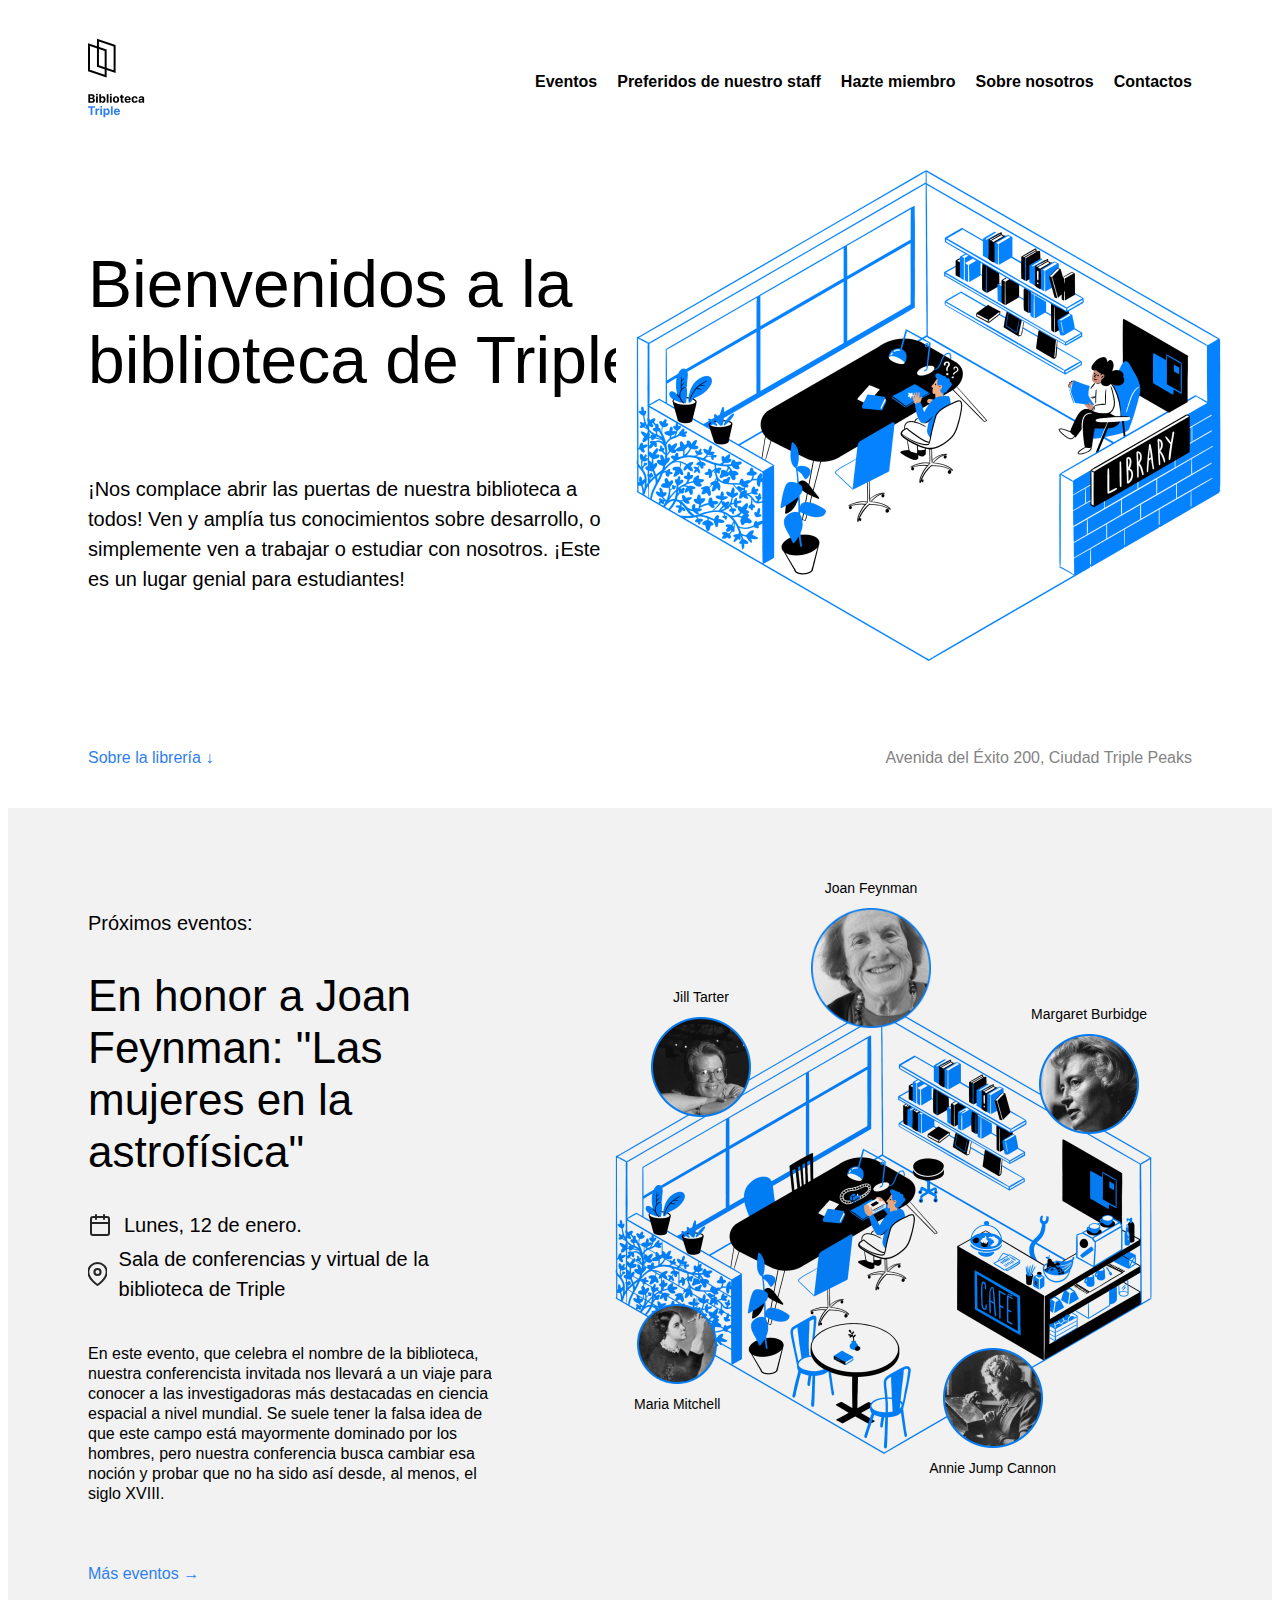
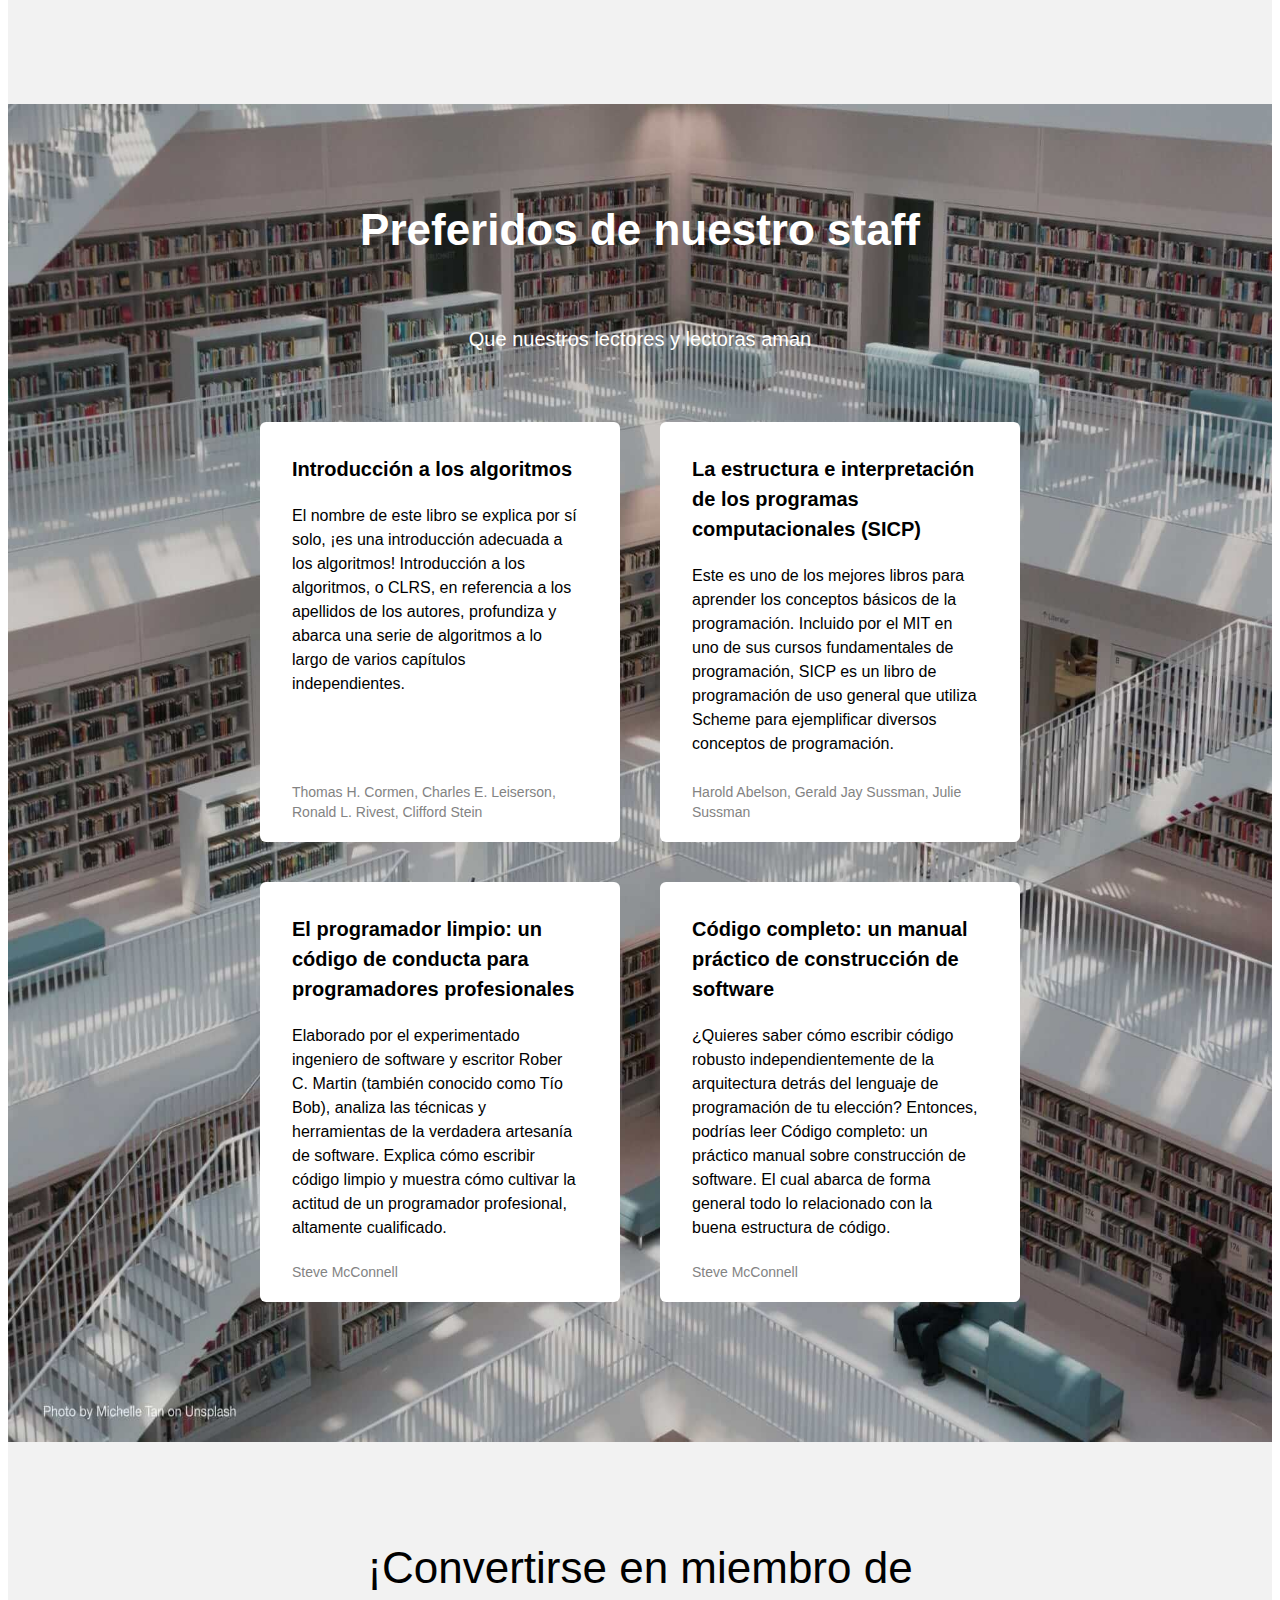
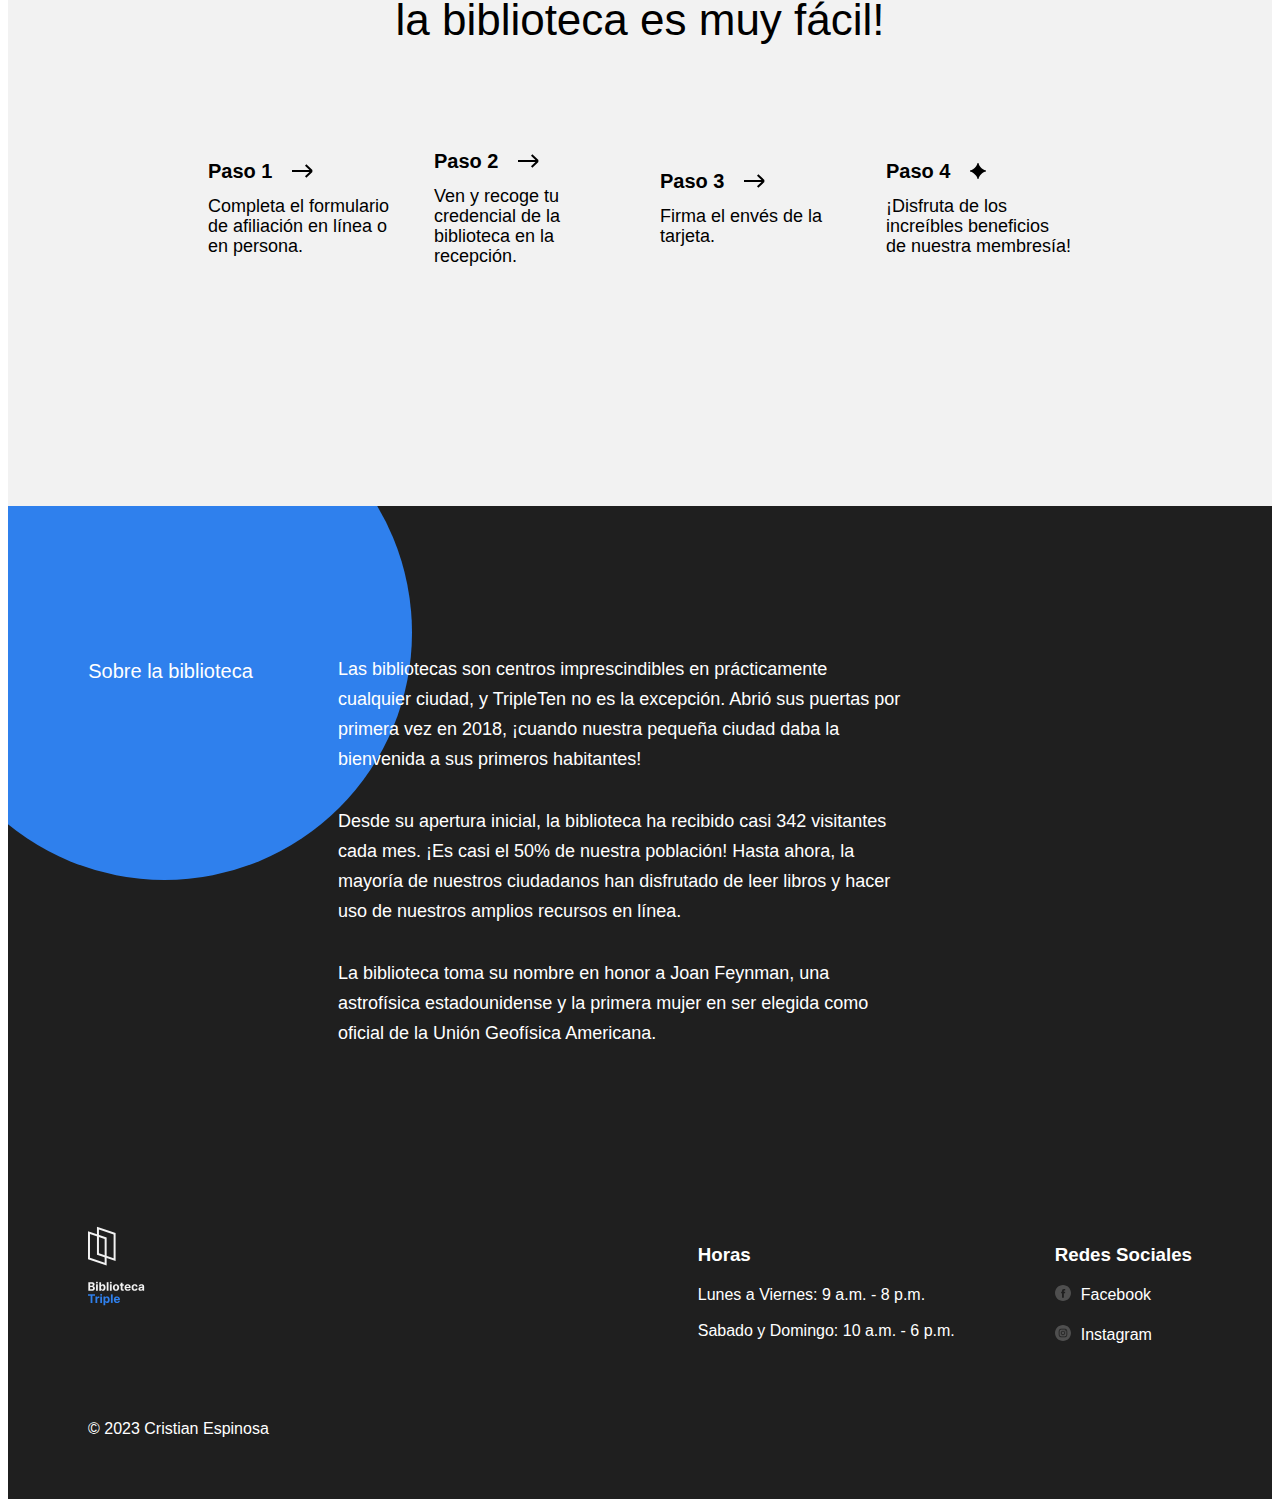
==== project_sprint2/index.html @ 5e8d0d77 "etapa1 sprint3" ====
<!DOCTYPE html>
<html lang="en">
  <head>
    <meta charset="UTF-8" />
    <meta name="viewport" content="width=device-width, initial-scale=1.0" />
    <title>Biblioteca Triple</title>
    <link rel="shortcut icon" href="favicon.ico" />
    <link rel="stylesheet" href="./styles/normalize.css" />
    <link rel="stylesheet" href="./styles/style.css" />
  </head>

  <body>
    <!-- Envuelve todo el contenido de la página en un nuevo div con la clase page Recuerde agregar la etiqueta de cierre -->
    <div class="page">
      <header class="header">
        <nav class="nav">
          <img
            src="./images/logo.svg"
            alt="Triple Peaks Library Logo"
            class="nav__logo"
          />
          <!-- Se supone que poner enlaces de navegación en una lista es la mejor práctica para escribir el código semántico, ya que permite a los lectores de pantalla hacer una pausa entre cada enlace en lugar de leer todos los enlaces como una oración. -->
          <ul class="nav__links">
            <li>
              <a href="#eventos" class="nav__link">Eventos</a>
            </li>
            <li>
              <a href="#staff-favoritos" class="nav__link"
                >Preferidos de nuestro staff</a
              >
            </li>
            <li>
              <a href="#hazte-miembro" class="nav__link">Hazte miembro</a>
            </li>
            <li>
              <a href="#sobre-nosotros" class="nav__link">Sobre nosotros</a>
            </li>
            <li>
              <a href="#contactos" class="nav__link">Contactos</a>
            </li>
          </ul>
        </nav>

        <h1 class="header__title">Bienvenidos a la biblioteca de Triple</h1>
        <p class="header__description">
          ¡Nos complace abrir las puertas de nuestra biblioteca a todos! Ven y
          amplía tus conocimientos sobre desarrollo, o simplemente ven a
          trabajar o estudiar con nosotros. ¡Este es un lugar genial para
          estudiantes!
        </p>

        <!-- ----------------------------------------------------------------- -->
        <!--    No descomentar hasta la etapa 2 del proyecto.        -->
        <!-- ----------------------------------------------------------------- -->
        <img
          src="./images/inside_the_library.png"
          alt="Illustration 'Inside the library'"
          class="header__image"
        />

        <div class="header__footer">
          <a href="#sobre-nosotros" class="header__link"
            >Sobre la librería &darr;</a
          >
          <p class="header__address">
            Avenida del Éxito 200, Ciudad Triple Peaks
          </p>
        </div>
      </header>
      <main class="content">
        <section id="eventos" class="events">
          <!-- --------------------------------------------------------------- -->
          <!--    No descomentar hasta la etapa 2 del proyecto.      -->
          <!-- --------------------------------------------------------------- -->
          <div class="events__content">
            <h2 class="events__heading">Próximos eventos:</h2>
            <h3 class="events__title">
              En honor a Joan Feynman: "Las mujeres en la astrofísica"
            </h3>
            <div class="event-info events__info-section">
              <div class="event-info__item">
                <div
                  class="event-info__icon event-info__icon_type_calendar"
                ></div>
                <p class="event-info__text">Lunes, 12 de enero.</p>
              </div>
              <div class="event-info__item">
                <div class="event-info__icon event-info__icon_type_pin"></div>
                <p class="event-info__text">
                  Sala de conferencias y virtual de la biblioteca de Triple
                </p>
              </div>
            </div>
            <p class="events__description">
              En este evento, que celebra el nombre de la biblioteca, nuestra
              conferencista invitada nos llevará a un viaje para conocer a las
              investigadoras más destacadas en ciencia espacial a nivel mundial.
              Se suele tener la falsa idea de que este campo está mayormente
              dominado por los hombres, pero nuestra conferencia busca cambiar
              esa noción y probar que no ha sido así desde, al menos, el siglo
              XVIII.
            </p>
            <a href="#" class="events__more">Más eventos &rarr;</a>
          </div>

          <!-- Empieza a crear la composición aquí. -->
          <div class="events__cover">
            <img
              src="images/cafe.png"
              alt="image inside_the_library"
              class="events__image"
            />

            <div class="person person_name_feynman">
              <p class="person__caption">Joan Feynman</p>
              <img
                src="images/person_feynman.png"
                alt="image feynman"
                class="person__image person__image_size_l"
              />
            </div>

            <div class="person person_name_burbidge">
              <p class="person__caption">Margaret Burbidge</p>
              <img
                src="images/person_burbidge.png"
                alt="image burbidge"
                class="person__image person__image_size_m"
              />
            </div>

            <div class="person person_name_cannon">
              <img
                src="images/person_cannon.png"
                alt="image cannon"
                class="person__image person__image_size_m"
              />
              <p class="person__caption">Annie Jump Cannon</p>
            </div>

            <div class="person person_name_tarter">
              <p class="person__caption">Jill Tarter</p>
              <img
                src="images/person_tarter.png"
                alt="image tarter"
                class="person__image person__image_size_m"
              />
            </div>

            <div class="person person_name_mitchell">
              <img
                src="images/person_mitchell.png"
                alt="image mitchell"
                class="person__image person__image_size_s"
              />
              <p class="person__caption">Maria Mitchell</p>
            </div>
          </div>
        </section>

        <section id="staff-favoritos" class="staff">
          <!-- --------------------------------------------------------------- -->
          <!--   No descomentar hasta la etapa final del proyecto.         -->
          <!-- --------------------------------------------------------------- -->
          <h2 class="staff__title">Preferidos de nuestro staff</h2>
          <p class="staff__subtitle">Que nuestros lectores y lectoras aman</p>
          <ul class="staff__cards">
            <li class="card">
              <div class="card__content">
                <h3 class="card__title">Introducción a los algoritmos</h3>
                <p class="card__text">
                  El nombre de este libro se explica por sí solo, ¡es una
                  introducción adecuada a los algoritmos! Introducción a los
                  algoritmos, o CLRS, en referencia a los apellidos de los
                  autores, profundiza y abarca una serie de algoritmos a lo
                  largo de varios capítulos independientes.
                </p>
                <p class="card__footer">
                  Thomas H. Cormen, Charles E. Leiserson, Ronald L. Rivest,
                  Clifford Stein
                </p>
              </div>
            </li>

            <li class="card">
              <div class="card__content">
                <h3 class="card__title">
                  La estructura e interpretación de los programas
                  computacionales (SICP)
                </h3>
                <p class="card__text">
                  Este es uno de los mejores libros para aprender los conceptos
                  básicos de la programación. Incluido por el MIT en uno de sus
                  cursos fundamentales de programación, SICP es un libro de
                  programación de uso general que utiliza Scheme para
                  ejemplificar diversos conceptos de programación.
                </p>
                <p class="card__footer">
                  Harold Abelson, Gerald Jay Sussman, Julie Sussman
                </p>
              </div>
            </li>

            <li class="card">
              <div class="card__content">
                <h3 class="card__title">
                  El programador limpio: un código de conducta para
                  programadores profesionales
                </h3>
                <p class="card__text">
                  Elaborado por el experimentado ingeniero de software y
                  escritor Rober C. Martin (también conocido como Tío Bob),
                  analiza las técnicas y herramientas de la verdadera artesanía
                  de software. Explica cómo escribir código limpio y muestra
                  cómo cultivar la actitud de un programador profesional,
                  altamente cualificado.
                </p>
                <p class="card__footer">Steve McConnell</p>
              </div>
            </li>

            <li class="card">
              <div class="card__content">
                <h3 class="card__title">
                  Código completo: un manual práctico de construcción de
                  software
                </h3>
                <p class="card__text">
                  ¿Quieres saber cómo escribir código robusto independientemente
                  de la arquitectura detrás del lenguaje de programación de tu
                  elección? Entonces, podrías leer Código completo: un práctico
                  manual sobre construcción de software. El cual abarca de forma
                  general todo lo relacionado con la buena estructura de código.
                </p>
                <p class="card__footer">Steve McConnell</p>
              </div>
            </li>
          </ul>
        </section>

        <section id="hazte-miembro" class="membership">
          <!-- --------------------------------------------------------------- -->
          <!--   No descomentar hasta la etapa final del proyecto.         -->
          <!-- --------------------------------------------------------------- -->
          <h2 class="membership__title">
            ¡Convertirse en miembro de la biblioteca es muy fácil!
          </h2>
          <ul class="membership__steps">
            <li class="step">
              <h3 class="step__title">
                Paso 1
                <img
                  src="./images/icon_step_forward.svg"
                  alt="icon forward"
                  class="step__icon"
                />
              </h3>
              <p class="step__description">
                Completa el formulario de afiliación en línea o en persona.
              </p>
            </li>
            <li class="step">
              <h3 class="step__title">
                Paso 2
                <img
                  src="./images/icon_step_forward.svg"
                  alt="icon forward"
                  class="step__icon"
                />
              </h3>
              <p class="step__description">
                Ven y recoge tu credencial de la biblioteca en la recepción.
              </p>
            </li>
            <li class="step">
              <h3 class="step__title">
                Paso 3
                <img
                  src="./images/icon_step_forward.svg"
                  alt="icon forward"
                  class="step__icon"
                />
              </h3>
              <p class="step__description">Firma el envés de la tarjeta.</p>
            </li>
            <li class="step">
              <h3 class="step__title">
                Paso 4
                <img
                  src="./images/icon_step_finish.svg"
                  alt="icon finish"
                  class="step__icon"
                />
              </h3>
              <p class="step__description">
                ¡Disfruta de los increíbles beneficios de nuestra membresía!
              </p>
            </li>
          </ul>
        </section>

        <section id="sobre-nosotros" class="about">
          <!-- --------------------------------------------------------------- -->
          <!--      No descomentar hasta la etapa final del proyecto.      -->
          <!-- --------------------------------------------------------------- -->
          <h2 class="about__title">Sobre la biblioteca</h2>
          <div class="about__content">
            <p class="about__paragraph">
              Las bibliotecas son centros imprescindibles en prácticamente
              cualquier ciudad, y TripleTen no es la excepción. Abrió sus
              puertas por primera vez en 2018, ¡cuando nuestra pequeña ciudad
              daba la bienvenida a sus primeros habitantes!
            </p>
            <p class="about__paragraph">
              Desde su apertura inicial, la biblioteca ha recibido casi 342
              visitantes cada mes. ¡Es casi el 50% de nuestra población! Hasta
              ahora, la mayoría de nuestros ciudadanos han disfrutado de leer
              libros y hacer uso de nuestros amplios recursos en línea.
            </p>
            <p class="about__paragraph">
              La biblioteca toma su nombre en honor a Joan Feynman, una
              astrofísica estadounidense y la primera mujer en ser elegida como
              oficial de la Unión Geofísica Americana.
            </p>
          </div>
          <div class="about__circle"></div>
        </section>
      </main>

      <footer id="contactos" class="footer">
        <!-- ----------------------------------------------------------------- -->
        <!--      No descomentar hasta la etapa final del proyecto.        -->
        <!-- ----------------------------------------------------------------- -->
        <div class="footer__columns">
          <div class="footer__column">
            <img
              src="./images/logo-white.svg"
              alt="logotipo"
              class="footer__logo"
            />
          </div>
          <div class="footer__column footer__column_content_hours">
            <h3 class="footer__column-heading">Horas</h3>
            <ul class="footer__list">
              <li class="footer__list-item">
                Lunes a Viernes: 9 a.m. - 8 p.m.
              </li>
              <li class="footer__list-item">
                Sabado y Domingo: 10 a.m. - 6 p.m.
              </li>
            </ul>
          </div>
          <div class="footer__column footer__column_content_social">
            <h3 class="footer__column-heading">Redes Sociales</h3>
            <ul class="footer__list">
              <li class="footer__list-item">
                <a href="#" class="footer__column-link">
                  <img
                    src="./images/facebook_white.svg"
                    alt="log facebook"
                    class="footer__social-icon"
                  />Facebook</a
                >
              </li>
              <li class="footer__list-item">
                <a href="#" class="footer__column-link">
                  <img
                    src="./images/instagram_white.svg"
                    alt="log instagram"
                    class="footer__social-icon"
                  />Instagram</a
                >
              </li>
            </ul>
          </div>
        </div>
        <p class="footer__copyright">© 2023 Cristian Espinosa</p>
      </footer>
    </div>
  </body>
</html>
---- project_sprint2/styles/style.css ----
.page {
  min-width: 1100px;
  max-width: 1600px;
  margin: 0 auto;
  font-family: "hevetica neue", Arial, sans-serif;
  font-size: 16px;
  line-height: 20px;
  /* Agrega las propiedades de la clase page aquí */
}

.header {
  display: flex;
  flex-direction: column;
  height: 100vh;
  min-height: 720px;
  max-height: 800px;
  padding: 30px 80px 40px;
  position: relative;
  box-sizing: border-box;
}

.nav {
  display: flex;
  justify-content: space-between;
  align-items: center;
  /* Agrega las propiedades flex aquí */
}

.nav__logo {
  width: 57px;
  height: 80px;
}

.nav__links {
  /* Restablece los estilos predeterminados de list aquí */
  margin: 8px 0 0;
  display: flex;
  align-items: center;
  column-gap: 20px;
  padding: 0;
  list-style: none;
}

.nav__link {
  color: #000000;
  text-decoration: none;
  font-weight: bold;
}

.nav__link:hover {
  color: #1f69c9;
}

.header__title {
  max-width: 601px;
  margin-top: 128px;
  font-size: 66px;
  line-height: 76px;
  font-weight: 500;
}

.header__description {
  max-width: 532px;
  margin-top: 32px;
  font-size: 20px;
  line-height: 30px;
}

.header__image {
  z-index: 1;
  position: absolute;
  max-width: 636px;
  top: 135px;
  right: 20px;
}

.header__footer {
  margin-top: auto;
  width: 100%;
  display: flex;
  align-items: center;
  justify-content: space-between;
  box-sizing: border-box;
}

.header__link {
  color: #2f80ed;
  text-decoration: none;
}

.header__link:hover {
  color: #1f69c9;
}

.header__address {
  margin: 0;
  color: #838383;
}

.events {
  padding: 100px 0 120px 80px;
  display: flex;
  align-items: start;
  justify-content: space-between;
  box-sizing: border-box;
  background-color: #f2f2f2;
}

.events__content {
  flex-basis: 580px;
}

.events__heading {
  font-size: 20px;
  font-weight: 500;
  line-height: 30px;
  margin: 0;
}

.events__title {
  font-size: 44px;
  font-weight: 500;
  line-height: 52px;
  margin: 32px 0 0;
}

.events__info-section {
  margin-top: 32px;
}

.event-info__item {
  display: flex;
  align-items: center;
  margin-bottom: 4px;
  font-weight: 500;
}

.event-info__icon {
  background-repeat: no-repeat;
  background-position: center;
  margin-right: 12px;
  width: 24px;
  height: 24px;
}

.event-info__icon_type_calendar {
  background-image: url(../images/icon_calendar.svg);
}

.event-info__icon_type_pin {
  background-image: url(../images/icon_pin.svg);
}

.event-info__text {
  font-size: 20px;
  font-weight: 500;
  line-height: 30px;
  margin: 0;
}

.events__description {
  margin: 40px 0 60px;
}

.events__more {
  color: #2f80ed;
  text-decoration: none;
}

.events__more:hover {
  color: #1f69c9;
}

.events__cover {
  flex-grow: 1;
  flex-shrink: 0;
  flex-basis: 780px;
  max-width: 780px;
  position: relative;
}

.events__image {
  max-width: 100%;
}

.person {
  position: absolute;
  display: flex;
  align-items: center;
  flex-direction: column;
  gap: 10px;
}

.person_name_feynman {
  /* Utiliza los valores correctos de las propiedades top/right/bottom/left para posicionar el elemento */
  left: 319px;
  top: -30px;
}

.person_name_burbidge {
  /* Utiliza los valores correctos de las propiedades top/right/bottom/left para posicionar el elemento */
  right: 125px;
  top: 96px;
}

.person_name_cannon {
  /* Utiliza los valores correctos de las propiedades top/right/bottom/left para posicionar el elemento */
  bottom: 18px;
  right: 216px;
}

.person_name_mitchell {
  /* Utiliza los valores correctos de las propiedades top/right/bottom/left para posicionar el elemento */
  bottom: 82px;
  left: 142px;
}

.person_name_tarter {
  /* Utiliza los valores correctos de las propiedades top/right/bottom/left para posicionar el elemento */
  left: 159px;
  top: 79px;
}

.person__image {
  max-width: 100%;
}

.person__image_size_l {
  width: 120px;
}

.person__image_size_m {
  width: 100px;
}

.person__image_size_s {
  width: 80px;
}

.person__caption {
  text-align: center;
  font-size: 14px;
  margin: 0;
}

.staff {
  padding: 100px 0 140px;
  background-image: url(../images/staff_picks_background.jpg);
  background-position: center;
  background-repeat: no-repeat;
  background-size: 100% 100%;
}

.staff__title {
  text-align: center;
  font-size: 44px;
  line-height: 52px;
  margin: 0 0 24px;
  color: #fff;
}

.staff__subtitle {
  text-align: center;
  font-size: 20px;
  line-height: 30px;
  font-weight: 400;
  margin: 68px;
  color: #fff;
}

/* Agrega la regla CSS para tu nueva clase aquí. Asegúrate de colocarlo antes de .card:, los padres deben preceder a sus hijos */

.staff__cards {
  max-width: 760px;
  margin-top: 68px;
  margin: auto;
  display: flex;
  flex-wrap: wrap;
  justify-content: space-between;
  gap: 40px 40px;
  list-style-type: none;
  padding-left: 0px;
}

.card {
  background-color: #fff;
  border-radius: 6px;
  padding: 32px 40px 20px 32px;
  box-sizing: border-box;
  height: 420px;
  width: 360px;
}

.card__content {
  width: 100%;
  height: 100%;
  display: flex;
  flex-direction: column;
}

.card__title {
  font-size: 20px;
  line-height: 30px;
  font-weight: 700;
  margin: 0;
}

.card__text {
  margin: 20px 0 0;
  font-size: 16px;
  line-height: 24px;
}

.card__footer {
  margin: 0;
  font-size: 14px;
  line-height: 20px;
  color: #838383;
  margin-top: auto;
}

.membership {
  padding: 100px 0 140px;
  background-color: #f2f2f2;
}

.membership__title {
  max-width: 574px;
  margin: 0 auto;
  text-align: center;
  font-size: 44px;
  font-weight: 500;
  line-height: 52px;
}

.membership__steps {
  list-style-type: none;
  padding: 0;
  margin: 100px 200px;
  display: flex;
  gap: 40px;

  /* Agrega estilos */
}

.step {
  /* Agrega estilos */
  flex-basis: 230px;
  margin: auto;
  font-size: 18px;
}

.step__title {
  margin: 0;
  font-size: 20px;
  line-height: 30px;
  font-weight: 700;
  display: flex;
  align-items: center;
}

.step__icon {
  margin-left: 20px;
}

.step__description {
  margin: 10px 0 0;
}

.about {
  padding: 100px 80px;
  background-color: #1f1f1f;
  color: #fff;
  overflow: hidden;
  position: relative;
  box-sizing: border-box;
}

.about__title {
  margin: 0;
  font-size: 20px;
  line-height: 30px;
  font-weight: 500;
  z-index: 2;
  position: relative;
  max-width: 165px;
  text-align: center;
  top: 50px;
}

.about__content {
  font-size: 20px;
  line-height: 30px;
  font-weight: 400;
  max-width: 660px;
  margin-left: 250px;
  position: relative;
  z-index: 2;
}

.about__paragraph {
  font-size: 18px;
  width: 565px;
}

.about__content p:nth-of-type(n):not(:last-of-type) {
  margin-bottom: 32px;
}

.about__circle {
  background-color: #2f80ed;
  width: 495px;
  height: 495px;
  border-radius: 50%;
  position: absolute;
  z-index: 1;
  top: -121px;
  left: -91px;
}

.footer {
  box-sizing: border-box;
  background-color: #1f1f1f;
  font-size: 16px;
  line-height: 20px;
  color: #fff;
  padding: 60px 80px;
}

.footer__columns {
  display: flex;
  justify-content: flex-start;
  flex-wrap: wrap;
  position: relative;
}

.footer__column_content_hours {
  margin: 0 auto;
  margin-right: 100px;
}

.footer__column_content_social {
}

.footer__logo {
  width: 57px;
  height: 80px;
  margin-bottom: 108px;
}

.footer__list {
  /* El siguiente código elimina los estilos predeterminados del navegador para las listas */
  list-style-type: none;
  padding: 0;
  margin: 0;
}

.footer__list-item {
  margin-bottom: 16px;
}

.footer__column-heading {
  margin-bottom: 20px;
}

.footer__column-link {
  color: white;
  font-size: 16px;
  line-height: 20px;
  text-decoration: none;
  display: flex;
  gap: 10px;
  margin-bottom: 20px;
}

.footer__column-link:hover {
  color: #c1c1c1;
}

.footer__social-icon {
  width: 16px;
  height: 16px;
}

.footer__copyright {
  margin: 0;

  bottom: 0;
  left: 0;
  top: 170px;
  font-size: 16px;
  line-height: 20px;
}
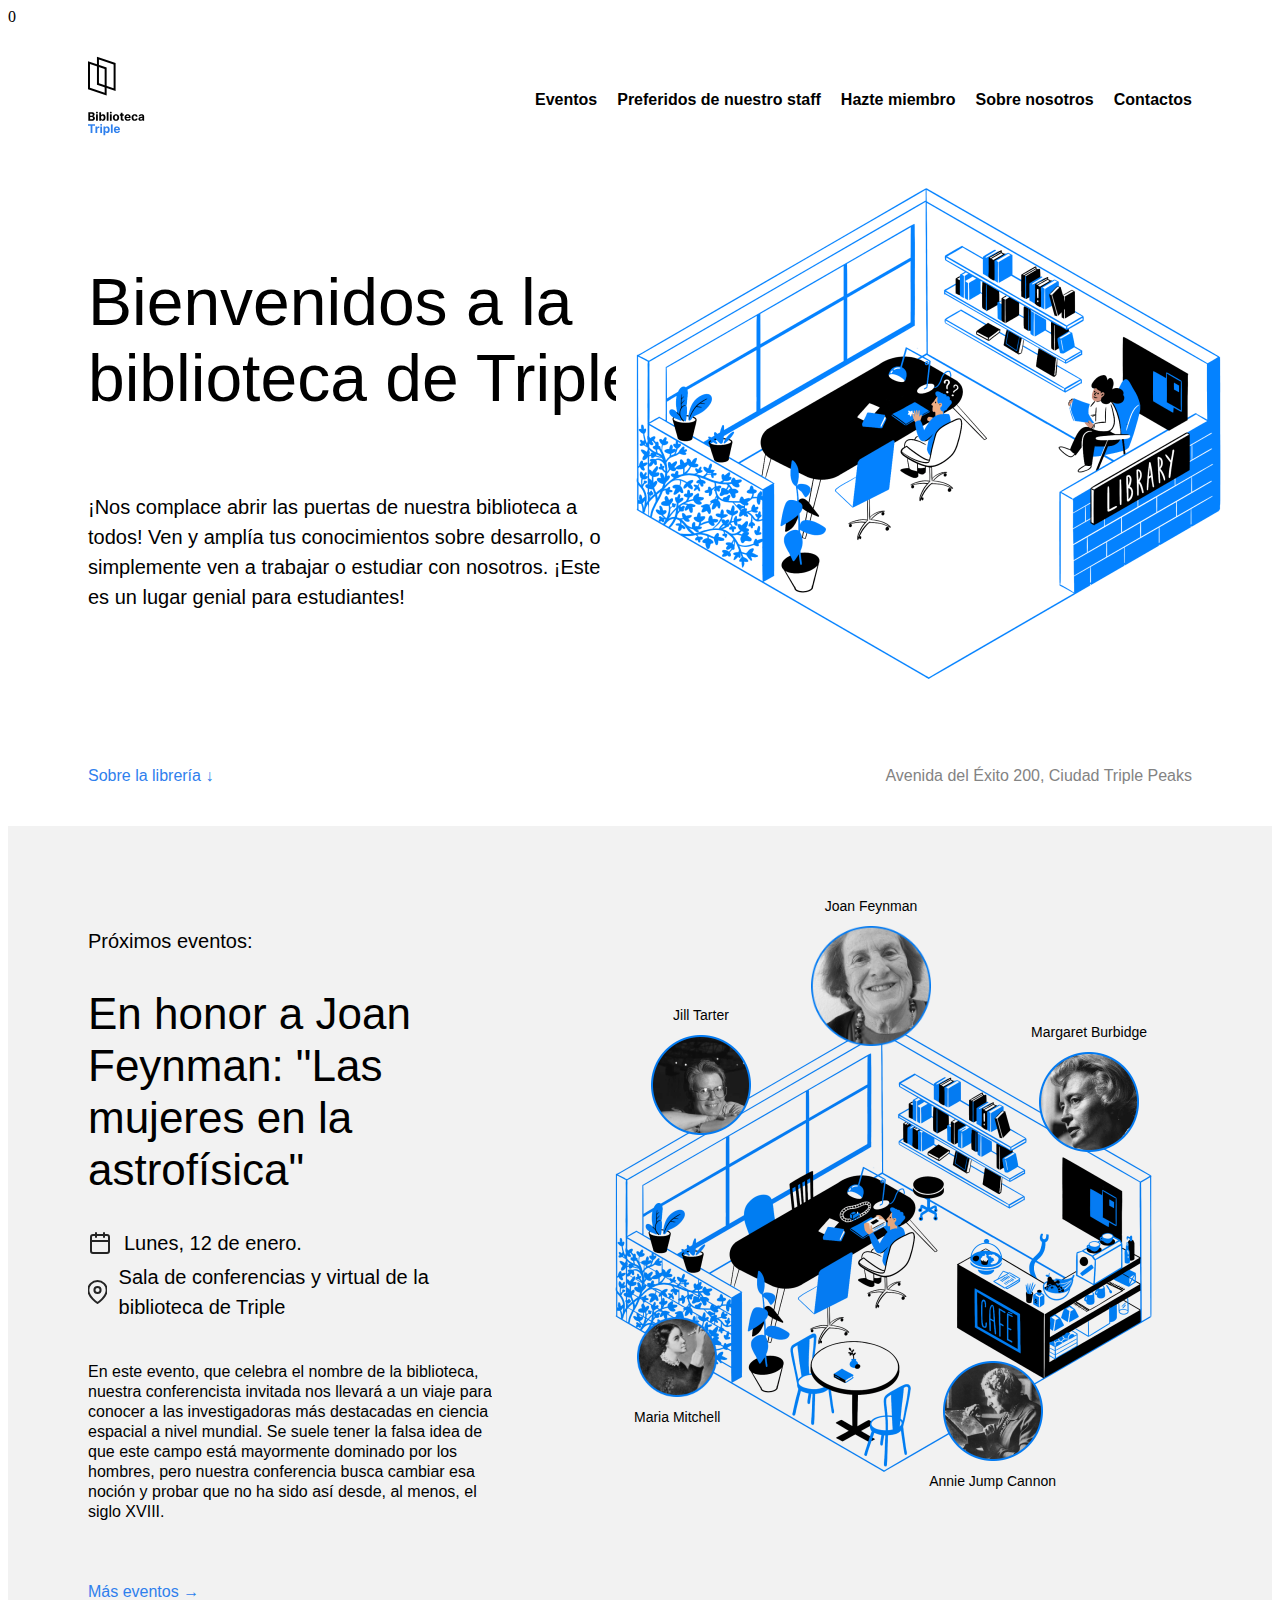
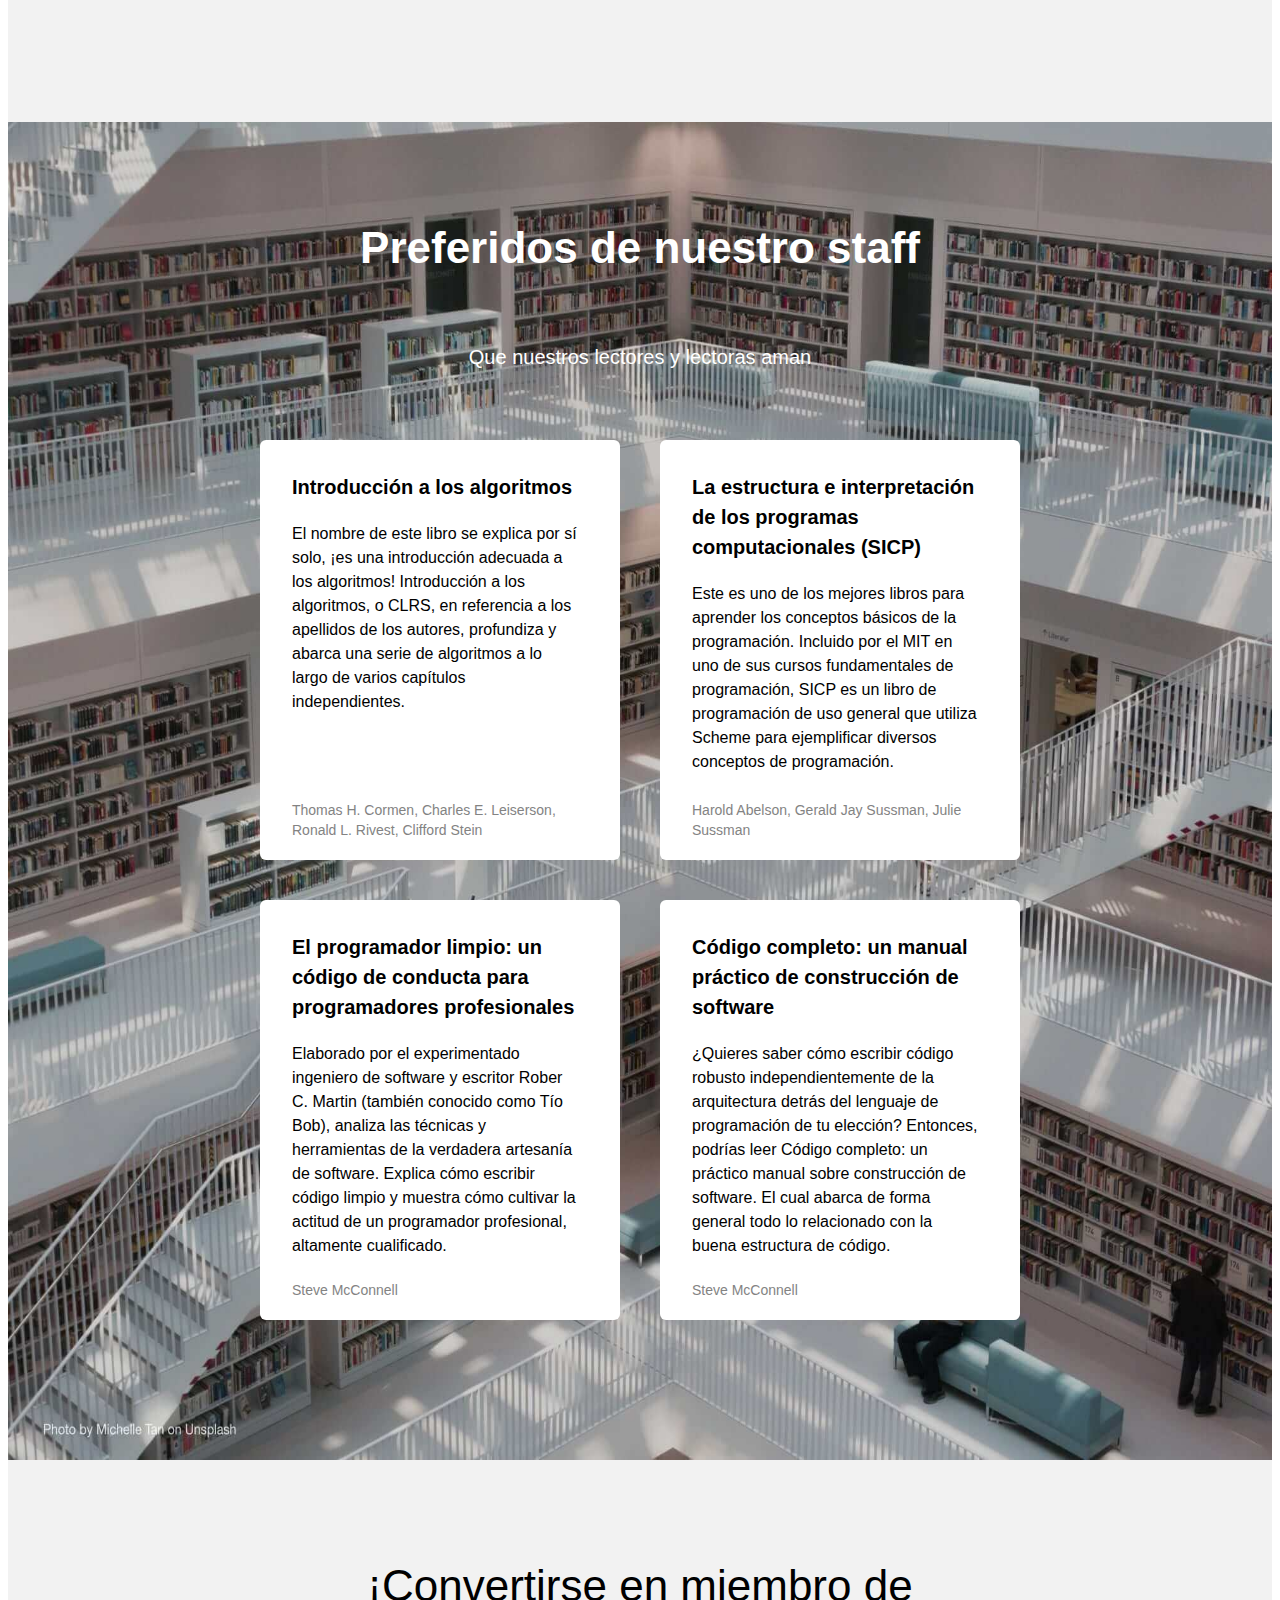
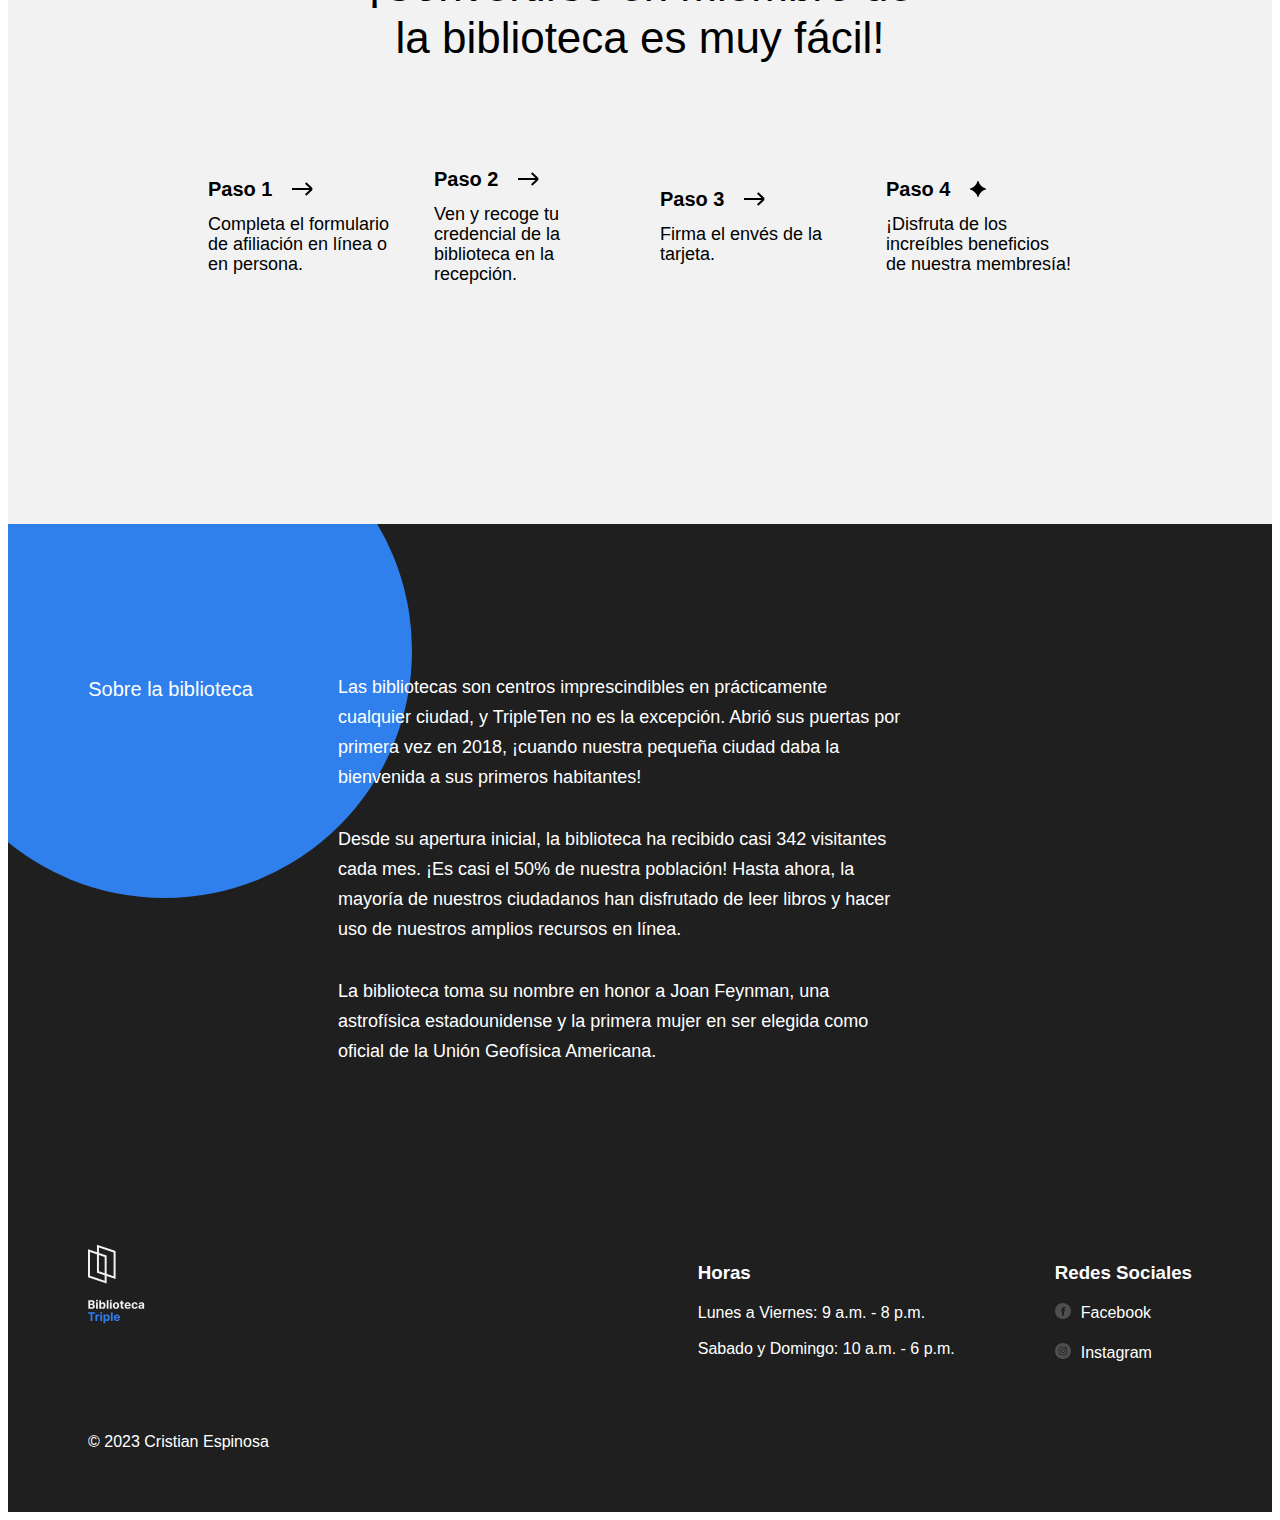
==== commit 998a931c: "finalized" ====
--- a/project_sprint2/index.html
+++ b/project_sprint2/index.html
@@ -1,4 +1,4 @@
-<!DOCTYPE html>
+0<!DOCTYPE html>
 <html lang="en">
   <head>
     <meta charset="UTF-8" />
